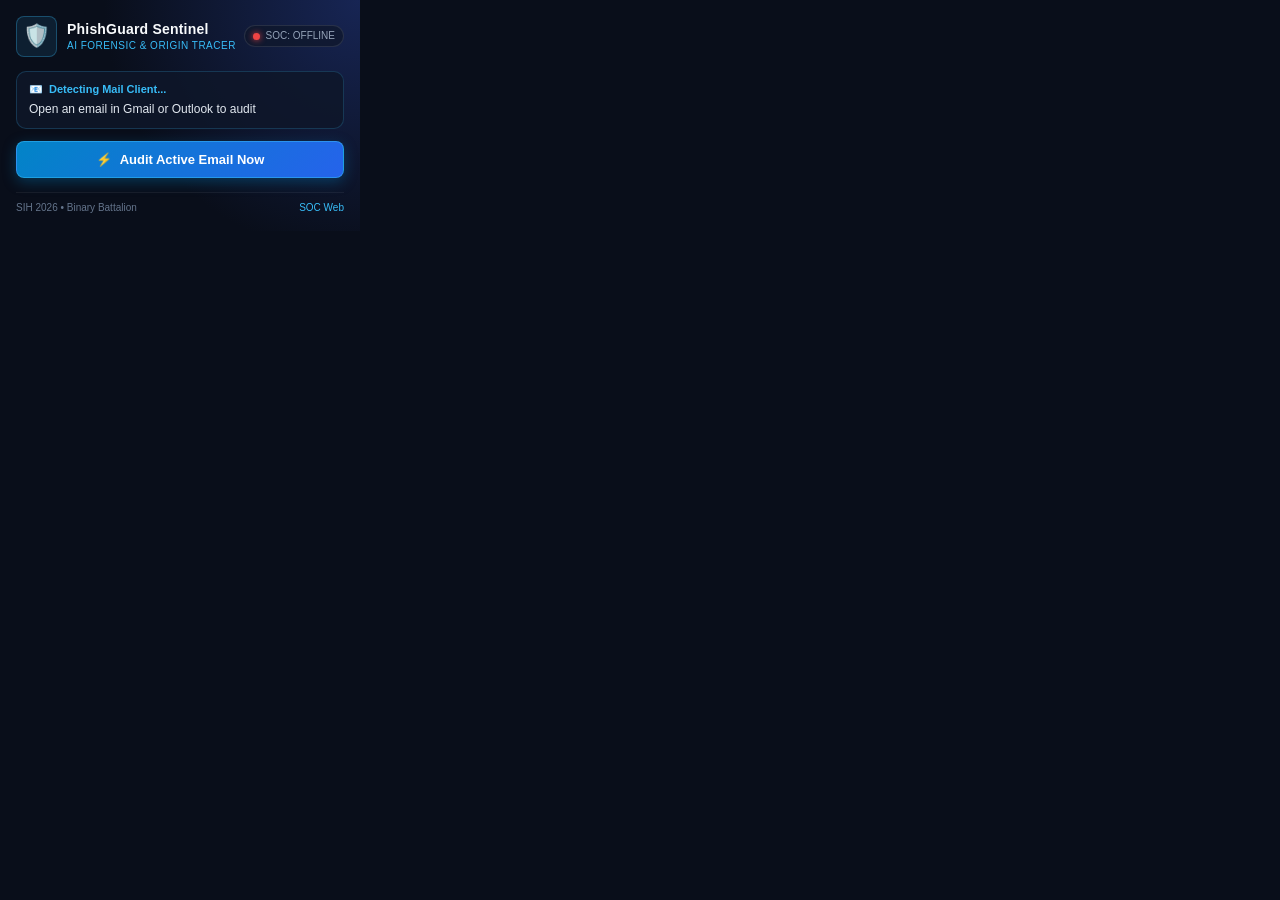
==== extension/popup/popup.html @ 8d18a8f8 "feat: initial PhishGuard Mail Sentinel SOC platform for SIH 2026" ====
<!DOCTYPE html>
<html lang="en">
<head>
  <meta charset="UTF-8">
  <meta name="viewport" content="width=device-width, initial-scale=1.0">
  <title>PhishGuard Mail Sentinel</title>
  <link rel="stylesheet" href="popup.css">
</head>
<body>
  <div class="popup-container">
    <!-- Header -->
    <div class="header">
      <div class="brand">
        <div class="shield-badge">🛡️</div>
        <div>
          <div class="title">PhishGuard Sentinel</div>
          <div class="subtitle">AI Forensic & Origin Tracer</div>
        </div>
      </div>
      <div id="bridge-status" class="status-indicator">
        <span class="status-dot"></span>
        <span id="status-text">Checking SOC...</span>
      </div>
    </div>

    <!-- Active Tab Context -->
    <div class="context-card" id="context-card">
      <div class="context-header">
        <span id="active-client-icon">📧</span>
        <span id="active-client-name" class="client-name">Detecting Mail Client...</span>
      </div>
      <div id="active-email-subject" class="subject-preview">Open an email in Gmail or Outlook to audit</div>
    </div>

    <!-- Main Action Button -->
    <button id="scan-now-btn" class="btn-primary">
      <span class="btn-icon">⚡</span>
      <span id="btn-text">Audit Active Email Now</span>
    </button>

    <!-- Scan Results Card (Initially hidden) -->
    <div id="results-card" class="results-card" style="display: none;">
      <div class="verdict-banner" id="verdict-banner">
        <div class="score-circle" id="score-circle">--</div>
        <div class="verdict-details">
          <div class="verdict-title" id="verdict-title">ANALYZING</div>
          <div class="threat-category" id="threat-category">Please wait...</div>
        </div>
      </div>

      <div class="intel-grid">
        <div class="intel-item">
          <div class="intel-label">Origin IP</div>
          <div class="intel-value" id="intel-ip">—</div>
        </div>
        <div class="intel-item">
          <div class="intel-label">Geolocation</div>
          <div class="intel-value" id="intel-geo">—</div>
        </div>
        <div class="intel-item">
          <div class="intel-label">Infrastructure</div>
          <div class="intel-value" id="intel-infra">—</div>
        </div>
        <div class="intel-item">
          <div class="intel-label">Chain of Custody</div>
          <div class="intel-value" id="intel-hash">SHA-256</div>
        </div>
      </div>

      <button id="open-soc-btn" class="btn-secondary">
        <span>🚀 Open Full 3D SOC Dashboard</span>
      </button>
    </div>

    <!-- Footer -->
    <div class="footer">
      <span>SIH 2026 &bull; Binary Battalion</span>
      <a href="http://localhost:8501" target="_blank" class="footer-link">SOC Web</a>
    </div>
  </div>

  <script src="popup.js"></script>
</body>
</html>
---- extension/popup/popup.css ----
/* popup.css - PhishGuard Sentinel HUD Theme */

* {
  box-sizing: border-box;
  margin: 0;
  padding: 0;
}

body {
  width: 360px;
  background-color: #090e1a;
  color: #f8fafc;
  font-family: -apple-system, BlinkMacSystemFont, "Segoe UI", Roboto, sans-serif;
  font-size: 13px;
  line-height: 1.4;
  overflow: hidden;
}

.popup-container {
  padding: 16px;
  background: radial-gradient(circle at top right, #172554 0%, #090e1a 60%);
}

/* Header */
.header {
  display: flex;
  justify-content: space-between;
  align-items: center;
  margin-bottom: 14px;
}

.brand {
  display: flex;
  align-items: center;
  gap: 10px;
}

.shield-badge {
  font-size: 22px;
  background: rgba(56, 189, 248, 0.1);
  border: 1px solid rgba(56, 189, 248, 0.3);
  border-radius: 8px;
  padding: 4px 6px;
}

.title {
  font-size: 14px;
  font-weight: 700;
  color: #f8fafc;
  letter-spacing: 0.2px;
}

.subtitle {
  font-size: 10px;
  color: #38bdf8;
  text-transform: uppercase;
  letter-spacing: 0.5px;
}

/* Status Indicator */
.status-indicator {
  display: flex;
  align-items: center;
  gap: 6px;
  background: rgba(15, 23, 42, 0.7);
  border: 1px solid rgba(255, 255, 255, 0.1);
  border-radius: 12px;
  padding: 3px 8px;
  font-size: 10px;
  color: #94a3b8;
}

.status-dot {
  width: 7px;
  height: 7px;
  border-radius: 50%;
  background-color: #eab308;
}

.status-online .status-dot {
  background-color: #10b981;
  box-shadow: 0 0 6px #10b981;
}

.status-offline .status-dot {
  background-color: #ef4444;
  box-shadow: 0 0 6px #ef4444;
}

/* Context Card */
.context-card {
  background: rgba(15, 23, 42, 0.85);
  border: 1px solid rgba(56, 189, 248, 0.2);
  border-radius: 10px;
  padding: 10px 12px;
  margin-bottom: 12px;
}

.context-header {
  display: flex;
  align-items: center;
  gap: 6px;
  font-size: 11px;
  font-weight: 600;
  color: #94a3b8;
  margin-bottom: 4px;
}

.client-name {
  color: #38bdf8;
}

.subject-preview {
  font-size: 12px;
  color: #e2e8f0;
  font-weight: 500;
  white-space: nowrap;
  overflow: hidden;
  text-overflow: ellipsis;
}

/* Buttons */
.btn-primary {
  width: 100%;
  display: flex;
  justify-content: center;
  align-items: center;
  gap: 8px;
  background: linear-gradient(135deg, #0284c7 0%, #2563eb 100%);
  color: #ffffff;
  border: 1px solid rgba(56, 189, 248, 0.5);
  border-radius: 8px;
  padding: 10px;
  font-size: 13px;
  font-weight: 600;
  cursor: pointer;
  box-shadow: 0 4px 14px rgba(2, 132, 199, 0.35);
  transition: all 0.2s ease;
}

.btn-primary:hover {
  background: linear-gradient(135deg, #0369a1 0%, #1d4ed8 100%);
  box-shadow: 0 6px 18px rgba(2, 132, 199, 0.5);
  transform: translateY(-1px);
}

.btn-primary:disabled {
  opacity: 0.6;
  cursor: not-allowed;
}

.btn-secondary {
  width: 100%;
  display: flex;
  justify-content: center;
  align-items: center;
  gap: 8px;
  background: rgba(30, 41, 59, 0.8);
  color: #38bdf8;
  border: 1px solid rgba(56, 189, 248, 0.3);
  border-radius: 8px;
  padding: 9px;
  font-size: 12px;
  font-weight: 600;
  cursor: pointer;
  margin-top: 10px;
  transition: all 0.15s ease;
}

.btn-secondary:hover {
  background: rgba(56, 189, 248, 0.15);
  color: #ffffff;
}

/* Results Card */
.results-card {
  margin-top: 12px;
  background: rgba(15, 23, 42, 0.95);
  border: 1px solid rgba(255, 255, 255, 0.1);
  border-radius: 10px;
  padding: 12px;
  animation: fadeIn 0.25s ease-out;
}

@keyframes fadeIn {
  from { opacity: 0; transform: translateY(6px); }
  to { opacity: 1; transform: translateY(0); }
}

.verdict-banner {
  display: flex;
  align-items: center;
  gap: 12px;
  padding-bottom: 10px;
  border-bottom: 1px solid rgba(255, 255, 255, 0.08);
}

.score-circle {
  width: 44px;
  height: 44px;
  border-radius: 50%;
  display: flex;
  align-items: center;
  justify-content: center;
  font-size: 15px;
  font-weight: 800;
  border: 3px solid #ef4444;
  color: #ef4444;
  box-shadow: 0 0 10px rgba(239, 68, 68, 0.3);
}

.verdict-title {
  font-size: 13px;
  font-weight: 700;
  letter-spacing: 0.3px;
}

.threat-category {
  font-size: 11px;
  color: #94a3b8;
  margin-top: 2px;
}

.intel-grid {
  display: grid;
  grid-template-columns: 1fr 1fr;
  gap: 8px;
  margin-top: 10px;
}

.intel-item {
  background: rgba(0, 0, 0, 0.3);
  border: 1px solid rgba(255, 255, 255, 0.05);
  border-radius: 6px;
  padding: 6px 8px;
}

.intel-label {
  font-size: 9px;
  color: #64748b;
  text-transform: uppercase;
  font-weight: 600;
}

.intel-value {
  font-size: 11px;
  font-weight: 600;
  color: #e2e8f0;
  white-space: nowrap;
  overflow: hidden;
  text-overflow: ellipsis;
  margin-top: 2px;
}

/* Footer */
.footer {
  display: flex;
  justify-content: space-between;
  align-items: center;
  margin-top: 14px;
  font-size: 10px;
  color: #64748b;
  padding-top: 8px;
  border-top: 1px solid rgba(255, 255, 255, 0.06);
}

.footer-link {
  color: #38bdf8;
  text-decoration: none;
}

.footer-link:hover {
  text-decoration: underline;
}
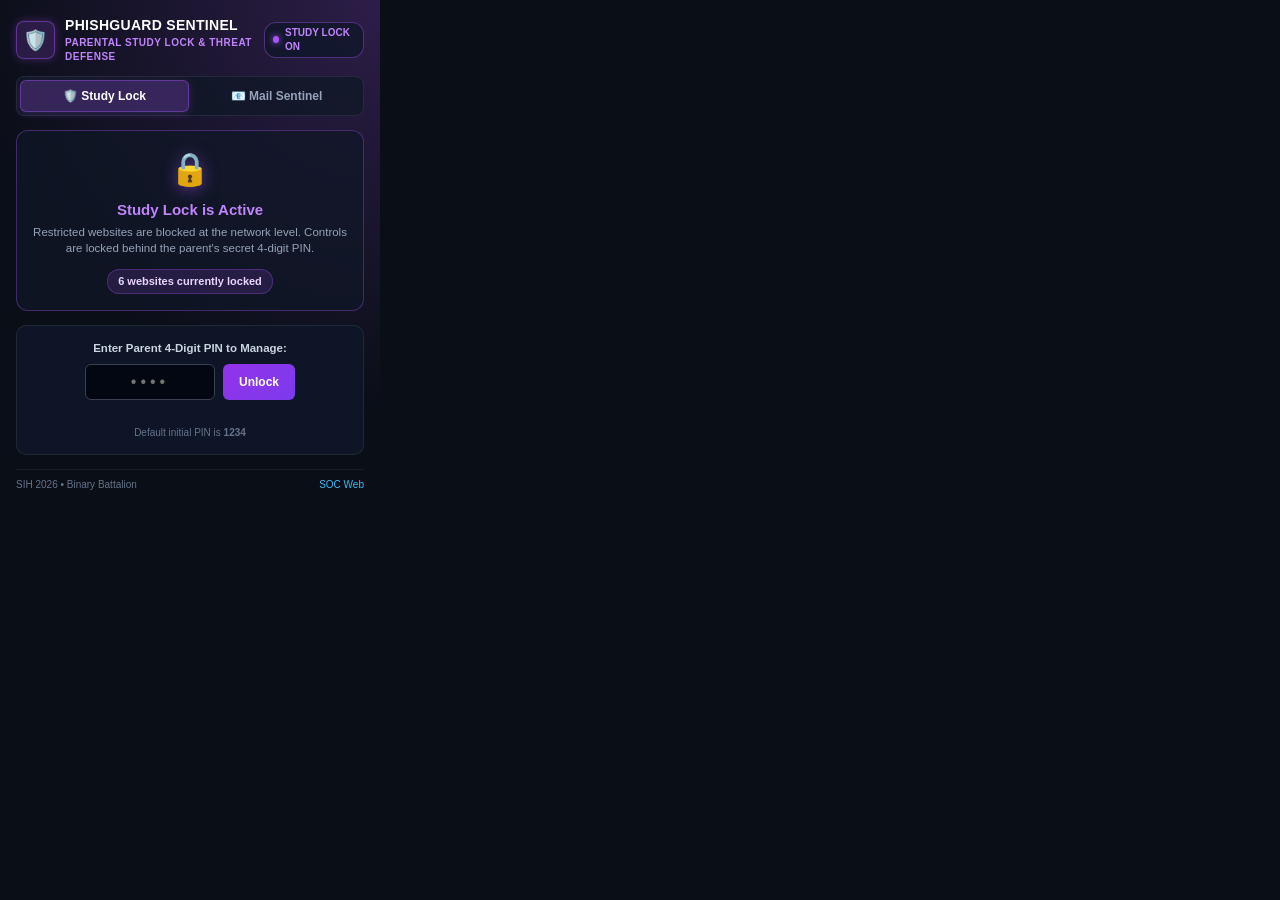
==== commit d738fc2d: "feat: PhishGuard Browser Extension Study Lock & Parental Control Enforcer with declarativeNetRequest" ====
--- a/extension/popup/popup.html
+++ b/extension/popup/popup.html
@@ -3,80 +3,190 @@
 <head>
   <meta charset="UTF-8">
   <meta name="viewport" content="width=device-width, initial-scale=1.0">
-  <title>PhishGuard Mail Sentinel</title>
+  <title>PhishGuard Sentinel & Study Lock</title>
   <link rel="stylesheet" href="popup.css">
 </head>
 <body>
   <div class="popup-container">
-    <!-- Header -->
-    <div class="header">
+    <!-- Main Header -->
+    <header class="header">
       <div class="brand">
         <div class="shield-badge">🛡️</div>
         <div>
           <div class="title">PhishGuard Sentinel</div>
-          <div class="subtitle">AI Forensic & Origin Tracer</div>
+          <div class="subtitle">Parental Study Lock & Threat Defense</div>
         </div>
       </div>
-      <div id="bridge-status" class="status-indicator">
-        <span class="status-dot"></span>
-        <span id="status-text">Checking SOC...</span>
+      <div id="status-pill" class="status-pill active">
+        <span class="pulse-dot"></span>
+        <span id="status-pill-text">LOCKED</span>
       </div>
-    </div>
+    </header>
 
-    <!-- Active Tab Context -->
-    <div class="context-card" id="context-card">
-      <div class="context-header">
-        <span id="active-client-icon">📧</span>
-        <span id="active-client-name" class="client-name">Detecting Mail Client...</span>
-      </div>
-      <div id="active-email-subject" class="subject-preview">Open an email in Gmail or Outlook to audit</div>
-    </div>
+    <!-- Mode Navigation Tabs -->
+    <nav class="nav-tabs">
+      <button class="nav-tab active" id="tab-btn-study">
+        <span>🛡️ Study Lock</span>
+      </button>
+      <button class="nav-tab" id="tab-btn-mail">
+        <span>📧 Mail Sentinel</span>
+      </button>
+    </nav>
 
-    <!-- Main Action Button -->
-    <button id="scan-now-btn" class="btn-primary">
-      <span class="btn-icon">⚡</span>
-      <span id="btn-text">Audit Active Email Now</span>
-    </button>
+    <!-- ==================== TAB 1: STUDY LOCK ==================== -->
+    <section id="tab-content-study" class="tab-pane active">
+      <!-- 1. LOCKED VIEW (Child Screen / Default) -->
+      <div id="study-locked-view" class="view-panel">
+        <div class="lock-hero-card">
+          <div class="lock-icon-wrapper">
+            <span class="big-lock">🔒</span>
+          </div>
+          <div class="lock-title">Study Lock is Active</div>
+          <div class="lock-desc">
+            Restricted websites are blocked at the network level. Controls are locked behind the parent's secret 4-digit PIN.
+          </div>
+          <div class="blocked-count-badge">
+            <span id="active-sites-count">6</span> websites currently locked
+          </div>
+        </div>
 
-    <!-- Scan Results Card (Initially hidden) -->
-    <div id="results-card" class="results-card" style="display: none;">
-      <div class="verdict-banner" id="verdict-banner">
-        <div class="score-circle" id="score-circle">--</div>
-        <div class="verdict-details">
-          <div class="verdict-title" id="verdict-title">ANALYZING</div>
-          <div class="threat-category" id="threat-category">Please wait...</div>
+        <div class="pin-unlock-box">
+          <label class="pin-label" for="parent-pin-input">Enter Parent 4-Digit PIN to Manage:</label>
+          <div class="pin-row">
+            <input type="password" id="parent-pin-input" maxlength="4" placeholder="••••" class="pin-field" autocomplete="off" pattern="[0-9]*" inputmode="numeric">
+            <button id="btn-unlock-controls" class="btn-unlock">Unlock</button>
+          </div>
+          <div id="popup-pin-error" class="pin-error-msg"></div>
+          <div class="default-pin-hint">Default initial PIN is <b>1234</b></div>
         </div>
       </div>
 
-      <div class="intel-grid">
-        <div class="intel-item">
-          <div class="intel-label">Origin IP</div>
-          <div class="intel-value" id="intel-ip">—</div>
+      <!-- 2. UNLOCKED VIEW (Parent Administration) -->
+      <div id="study-unlocked-view" class="view-panel" style="display: none;">
+        <!-- Top Action Bar -->
+        <div class="unlocked-header">
+          <span class="admin-badge">🔓 Parent Controls Unlocked</span>
+          <button id="btn-relock" class="btn-sm-relock">🔒 Relock</button>
         </div>
-        <div class="intel-item">
-          <div class="intel-label">Geolocation</div>
-          <div class="intel-value" id="intel-geo">—</div>
+
+        <!-- Master Switch -->
+        <div class="control-card">
+          <div class="control-label-group">
+            <div class="control-title">Study Lock Protection</div>
+            <div class="control-sub">Zero-tolerance network block on distractions</div>
+          </div>
+          <label class="switch">
+            <input type="checkbox" id="master-toggle" checked>
+            <span class="slider"></span>
+          </label>
         </div>
-        <div class="intel-item">
-          <div class="intel-label">Infrastructure</div>
-          <div class="intel-value" id="intel-infra">—</div>
+
+        <!-- Add Website Form -->
+        <div class="add-site-section">
+          <label class="section-label">Block New Website / Domain:</label>
+          <div class="input-row">
+            <input type="text" id="new-domain-input" placeholder="e.g. reddit.com, twitch.tv" class="text-input">
+            <button id="btn-add-domain" class="btn-add">➕ Add</button>
+          </div>
         </div>
-        <div class="intel-item">
-          <div class="intel-label">Chain of Custody</div>
-          <div class="intel-value" id="intel-hash">SHA-256</div>
+
+        <!-- Quick Presets -->
+        <div class="presets-section">
+          <div class="section-label-sm">Quick Add Popular Distractions:</div>
+          <div class="preset-chips">
+            <button class="preset-chip" data-domain="instagram.com">📸 Instagram</button>
+            <button class="preset-chip" data-domain="youtube.com">▶️ YouTube</button>
+            <button class="preset-chip" data-domain="roblox.com">🎮 Roblox</button>
+            <button class="preset-chip" data-domain="snapchat.com">👻 Snapchat</button>
+            <button class="preset-chip" data-domain="netflix.com">🎬 Netflix</button>
+            <button class="preset-chip" data-domain="discord.com">💬 Discord</button>
+            <button class="preset-chip" data-domain="reddit.com">🤖 Reddit</button>
+            <button class="preset-chip" data-domain="tiktok.com">🎵 TikTok</button>
+          </div>
         </div>
+
+        <!-- Active Blocklist -->
+        <div class="blocklist-section">
+          <div class="section-label-sm">Currently Blocked Websites:</div>
+          <div id="blocklist-chips" class="chips-container">
+            <!-- Dynamically populated -->
+          </div>
+        </div>
+
+        <!-- PIN Settings Expander -->
+        <details class="pin-settings-details">
+          <summary class="pin-settings-summary">⚙️ Change Parent 4-Digit PIN</summary>
+          <div class="pin-change-box">
+            <input type="password" id="new-pin-input" maxlength="4" placeholder="New 4-digit PIN" class="text-input-sm">
+            <button id="btn-change-pin" class="btn-sm">Save PIN</button>
+          </div>
+          <div id="change-pin-msg" class="pin-error-msg"></div>
+        </details>
+
+        <!-- Web SOC Sync Button -->
+        <button id="btn-sync-soc" class="btn-soc-sync">
+          <span>🔄 Sync with PhishGuard Web SOC</span>
+        </button>
+      </div>
+    </section>
+
+    <!-- ==================== TAB 2: MAIL SENTINEL ==================== -->
+    <section id="tab-content-mail" class="tab-pane" style="display: none;">
+      <!-- Active Tab Context -->
+      <div class="context-card" id="context-card">
+        <div class="context-header">
+          <span id="active-client-icon">📧</span>
+          <span id="active-client-name" class="client-name">Detecting Mail Client...</span>
+        </div>
+        <div id="active-email-subject" class="subject-preview">Open an email in Gmail or Outlook to audit</div>
       </div>
 
-      <button id="open-soc-btn" class="btn-secondary">
-        <span>🚀 Open Full 3D SOC Dashboard</span>
+      <!-- Main Action Button -->
+      <button id="scan-now-btn" class="btn-primary">
+        <span class="btn-icon">⚡</span>
+        <span id="btn-text">Audit Active Email Now</span>
       </button>
-    </div>
 
-    <!-- Footer -->
-    <div class="footer">
+      <!-- Scan Results Card -->
+      <div id="results-card" class="results-card" style="display: none;">
+        <div class="verdict-banner" id="verdict-banner">
+          <div class="score-circle" id="score-circle">--</div>
+          <div class="verdict-details">
+            <div class="verdict-title" id="verdict-title">ANALYZING</div>
+            <div class="threat-category" id="threat-category">Please wait...</div>
+          </div>
+        </div>
+
+        <div class="intel-grid">
+          <div class="intel-item">
+            <div class="intel-label">Origin IP</div>
+            <div class="intel-value" id="intel-ip">—</div>
+          </div>
+          <div class="intel-item">
+            <div class="intel-label">Geolocation</div>
+            <div class="intel-value" id="intel-geo">—</div>
+          </div>
+          <div class="intel-item">
+            <div class="intel-label">Infrastructure</div>
+            <div class="intel-value" id="intel-infra">—</div>
+          </div>
+          <div class="intel-item">
+            <div class="intel-label">Chain of Custody</div>
+            <div class="intel-value" id="intel-hash">SHA-256</div>
+          </div>
+        </div>
+
+        <button id="open-soc-btn" class="btn-secondary">
+          <span>🚀 Open Full 3D SOC Dashboard</span>
+        </button>
+      </div>
+    </section>
+
+    <!-- Popup Footer -->
+    <footer class="footer">
       <span>SIH 2026 &bull; Binary Battalion</span>
       <a href="http://localhost:8501" target="_blank" class="footer-link">SOC Web</a>
-    </div>
+    </footer>
   </div>
 
   <script src="popup.js"></script>
--- a/extension/popup/popup.css
+++ b/extension/popup/popup.css
@@ -1,4 +1,16 @@
-/* popup.css - PhishGuard Sentinel HUD Theme */
+/* popup.css - PhishGuard Sentinel & Study Lock HUD */
+
+:root {
+  --bg-main: #0a0e17;
+  --bg-card: #111827;
+  --purple-accent: #a855f7;
+  --purple-light: #c084fc;
+  --cyan-accent: #38bdf8;
+  --text-main: #f8fafc;
+  --text-muted: #94a3b8;
+  --danger: #ef4444;
+  --success: #10b981;
+}
 
 * {
   box-sizing: border-box;
@@ -7,18 +19,18 @@
 }
 
 body {
-  width: 360px;
-  background-color: #090e1a;
-  color: #f8fafc;
+  width: 380px;
+  background-color: var(--bg-main);
+  color: var(--text-main);
   font-family: -apple-system, BlinkMacSystemFont, "Segoe UI", Roboto, sans-serif;
   font-size: 13px;
   line-height: 1.4;
-  overflow: hidden;
+  overflow-x: hidden;
 }
 
 .popup-container {
   padding: 16px;
-  background: radial-gradient(circle at top right, #172554 0%, #090e1a 60%);
+  background: radial-gradient(circle at top right, rgba(168, 85, 247, 0.22) 0%, #0a0e17 65%);
 }
 
 /* Header */
@@ -26,7 +38,7 @@
   display: flex;
   justify-content: space-between;
   align-items: center;
-  margin-bottom: 14px;
+  margin-bottom: 12px;
 }
 
 .brand {
@@ -36,61 +48,522 @@
 }
 
 .shield-badge {
-  font-size: 22px;
-  background: rgba(56, 189, 248, 0.1);
-  border: 1px solid rgba(56, 189, 248, 0.3);
+  font-size: 20px;
+  background: rgba(168, 85, 247, 0.18);
+  border: 1px solid rgba(168, 85, 247, 0.45);
   border-radius: 8px;
   padding: 4px 6px;
+  box-shadow: 0 0 10px rgba(168, 85, 247, 0.3);
 }
 
 .title {
   font-size: 14px;
-  font-weight: 700;
-  color: #f8fafc;
-  letter-spacing: 0.2px;
+  font-weight: 800;
+  color: #ffffff;
+  letter-spacing: 0.3px;
+  text-transform: uppercase;
 }
 
 .subtitle {
   font-size: 10px;
-  color: #38bdf8;
+  color: var(--purple-light);
+  font-weight: 700;
   text-transform: uppercase;
   letter-spacing: 0.5px;
 }
 
-/* Status Indicator */
-.status-indicator {
+/* Status Pill */
+.status-pill {
   display: flex;
   align-items: center;
   gap: 6px;
-  background: rgba(15, 23, 42, 0.7);
-  border: 1px solid rgba(255, 255, 255, 0.1);
+  background: rgba(15, 23, 42, 0.8);
+  border: 1px solid rgba(168, 85, 247, 0.4);
   border-radius: 12px;
   padding: 3px 8px;
   font-size: 10px;
-  color: #94a3b8;
-}
-
-.status-dot {
+  font-weight: 700;
+  color: var(--purple-light);
+}
+
+.status-pill.inactive {
+  border-color: rgba(148, 163, 184, 0.3);
+  color: var(--text-muted);
+}
+
+.pulse-dot {
   width: 7px;
   height: 7px;
   border-radius: 50%;
-  background-color: #eab308;
-}
-
-.status-online .status-dot {
-  background-color: #10b981;
-  box-shadow: 0 0 6px #10b981;
-}
-
-.status-offline .status-dot {
-  background-color: #ef4444;
-  box-shadow: 0 0 6px #ef4444;
-}
-
-/* Context Card */
+  background-color: var(--purple-accent);
+  box-shadow: 0 0 6px var(--purple-accent);
+}
+
+.status-pill.inactive .pulse-dot {
+  background-color: #64748b;
+  box-shadow: none;
+}
+
+/* Navigation Tabs */
+.nav-tabs {
+  display: flex;
+  background: rgba(17, 24, 39, 0.8);
+  border: 1px solid rgba(255, 255, 255, 0.08);
+  border-radius: 8px;
+  padding: 3px;
+  margin-bottom: 14px;
+  gap: 4px;
+}
+
+.nav-tab {
+  flex: 1;
+  background: transparent;
+  border: none;
+  border-radius: 6px;
+  padding: 8px 10px;
+  color: var(--text-muted);
+  font-size: 12px;
+  font-weight: 600;
+  cursor: pointer;
+  transition: all 0.2s;
+  display: flex;
+  align-items: center;
+  justify-content: center;
+  gap: 6px;
+}
+
+.nav-tab:hover {
+  color: #ffffff;
+}
+
+.nav-tab.active {
+  background: rgba(168, 85, 247, 0.25);
+  border: 1px solid rgba(168, 85, 247, 0.4);
+  color: #ffffff;
+  font-weight: 700;
+  box-shadow: 0 2px 8px rgba(168, 85, 247, 0.2);
+}
+
+/* Tab Panels */
+.tab-pane {
+  display: none;
+}
+
+.tab-pane.active {
+  display: block;
+}
+
+/* Study Lock - Locked Screen (Child View) */
+.lock-hero-card {
+  background: rgba(17, 24, 39, 0.7);
+  border: 1.5px solid rgba(168, 85, 247, 0.35);
+  border-radius: 12px;
+  padding: 16px;
+  text-align: center;
+  margin-bottom: 14px;
+}
+
+.lock-icon-wrapper {
+  margin-bottom: 8px;
+}
+
+.big-lock {
+  font-size: 32px;
+  filter: drop-shadow(0 2px 8px rgba(168, 85, 247, 0.5));
+}
+
+.lock-title {
+  font-size: 15px;
+  font-weight: 800;
+  color: var(--purple-light);
+  margin-bottom: 4px;
+}
+
+.lock-desc {
+  font-size: 11.5px;
+  color: var(--text-muted);
+  line-height: 1.4;
+  margin-bottom: 12px;
+}
+
+.blocked-count-badge {
+  display: inline-block;
+  background: rgba(168, 85, 247, 0.15);
+  border: 1px solid rgba(168, 85, 247, 0.3);
+  color: #e9d5ff;
+  font-size: 11px;
+  font-weight: 700;
+  padding: 4px 10px;
+  border-radius: 12px;
+}
+
+/* PIN Unlock Box */
+.pin-unlock-box {
+  background: rgba(15, 23, 42, 0.85);
+  border: 1px solid rgba(255, 255, 255, 0.08);
+  border-radius: 10px;
+  padding: 14px;
+  text-align: center;
+}
+
+.pin-label {
+  display: block;
+  font-size: 11.5px;
+  font-weight: 600;
+  color: #cbd5e1;
+  margin-bottom: 8px;
+}
+
+.pin-row {
+  display: flex;
+  gap: 8px;
+  justify-content: center;
+}
+
+.pin-field {
+  width: 130px;
+  background: #030712;
+  border: 1.5px solid #374151;
+  border-radius: 6px;
+  padding: 8px;
+  font-size: 16px;
+  color: #ffffff;
+  text-align: center;
+  letter-spacing: 0.25em;
+  outline: none;
+}
+
+.pin-field:focus {
+  border-color: var(--purple-accent);
+  box-shadow: 0 0 0 2px rgba(168, 85, 247, 0.25);
+}
+
+.btn-unlock {
+  background: linear-gradient(135deg, #9333ea 0%, #7c3aed 100%);
+  color: #ffffff;
+  border: none;
+  border-radius: 6px;
+  padding: 8px 16px;
+  font-weight: 700;
+  font-size: 12px;
+  cursor: pointer;
+  transition: opacity 0.2s;
+}
+
+.btn-unlock:hover {
+  opacity: 0.92;
+}
+
+.pin-error-msg {
+  font-size: 11px;
+  font-weight: 600;
+  color: var(--danger);
+  margin-top: 6px;
+  min-height: 14px;
+}
+
+.default-pin-hint {
+  font-size: 10px;
+  color: #64748b;
+  margin-top: 6px;
+}
+
+/* Study Lock - Unlocked View (Parent View) */
+.unlocked-header {
+  display: flex;
+  justify-content: space-between;
+  align-items: center;
+  background: rgba(16, 185, 129, 0.12);
+  border: 1px solid rgba(16, 185, 129, 0.3);
+  border-radius: 8px;
+  padding: 6px 10px;
+  margin-bottom: 12px;
+}
+
+.admin-badge {
+  color: #6ee7b7;
+  font-size: 11px;
+  font-weight: 700;
+}
+
+.btn-sm-relock {
+  background: rgba(15, 23, 42, 0.8);
+  border: 1px solid rgba(255, 255, 255, 0.2);
+  color: #e2e8f0;
+  border-radius: 4px;
+  padding: 3px 8px;
+  font-size: 10px;
+  font-weight: 600;
+  cursor: pointer;
+}
+
+.btn-sm-relock:hover {
+  background: rgba(239, 68, 68, 0.2);
+  color: #fca5a5;
+  border-color: var(--danger);
+}
+
+/* Master Switch Card */
+.control-card {
+  display: flex;
+  justify-content: space-between;
+  align-items: center;
+  background: rgba(17, 24, 39, 0.8);
+  border: 1px solid rgba(255, 255, 255, 0.08);
+  border-radius: 8px;
+  padding: 10px 12px;
+  margin-bottom: 12px;
+}
+
+.control-title {
+  font-size: 12.5px;
+  font-weight: 700;
+  color: #ffffff;
+}
+
+.control-sub {
+  font-size: 10px;
+  color: var(--text-muted);
+}
+
+/* Switch */
+.switch {
+  position: relative;
+  display: inline-block;
+  width: 38px;
+  height: 20px;
+}
+
+.switch input {
+  opacity: 0;
+  width: 0;
+  height: 0;
+}
+
+.slider {
+  position: absolute;
+  cursor: pointer;
+  top: 0; left: 0; right: 0; bottom: 0;
+  background-color: #374151;
+  transition: .25s;
+  border-radius: 20px;
+}
+
+.slider:before {
+  position: absolute;
+  content: "";
+  height: 14px;
+  width: 14px;
+  left: 3px;
+  bottom: 3px;
+  background-color: white;
+  transition: .25s;
+  border-radius: 50%;
+}
+
+input:checked + .slider {
+  background-color: var(--purple-accent);
+}
+
+input:checked + .slider:before {
+  transform: translateX(18px);
+}
+
+/* Add Site Section */
+.add-site-section {
+  margin-bottom: 10px;
+}
+
+.section-label {
+  display: block;
+  font-size: 11px;
+  font-weight: 700;
+  color: #cbd5e1;
+  margin-bottom: 6px;
+}
+
+.section-label-sm {
+  font-size: 10.5px;
+  font-weight: 700;
+  color: #94a3b8;
+  margin-bottom: 6px;
+}
+
+.input-row {
+  display: flex;
+  gap: 6px;
+}
+
+.text-input {
+  flex: 1;
+  background: #030712;
+  border: 1px solid #374151;
+  border-radius: 6px;
+  padding: 7px 10px;
+  font-size: 12px;
+  color: #ffffff;
+  outline: none;
+}
+
+.text-input:focus {
+  border-color: var(--purple-accent);
+}
+
+.btn-add {
+  background: rgba(168, 85, 247, 0.2);
+  border: 1px solid var(--purple-accent);
+  color: #d8b4fe;
+  border-radius: 6px;
+  padding: 7px 12px;
+  font-size: 12px;
+  font-weight: 700;
+  cursor: pointer;
+}
+
+.btn-add:hover {
+  background: var(--purple-accent);
+  color: #ffffff;
+}
+
+/* Preset Chips */
+.presets-section {
+  margin-bottom: 12px;
+}
+
+.preset-chips {
+  display: flex;
+  flex-wrap: wrap;
+  gap: 5px;
+}
+
+.preset-chip {
+  background: rgba(30, 41, 59, 0.6);
+  border: 1px solid rgba(255, 255, 255, 0.1);
+  color: #cbd5e1;
+  font-size: 10px;
+  font-weight: 600;
+  padding: 4px 8px;
+  border-radius: 6px;
+  cursor: pointer;
+  transition: all 0.15s;
+}
+
+.preset-chip:hover {
+  background: rgba(168, 85, 247, 0.2);
+  border-color: var(--purple-accent);
+  color: #ffffff;
+}
+
+/* Blocklist Chips */
+.blocklist-section {
+  margin-bottom: 12px;
+}
+
+.chips-container {
+  display: flex;
+  flex-wrap: wrap;
+  gap: 6px;
+  max-height: 110px;
+  overflow-y: auto;
+  padding: 4px;
+  background: rgba(3, 7, 18, 0.4);
+  border-radius: 6px;
+  border: 1px solid rgba(255, 255, 255, 0.05);
+}
+
+.site-chip {
+  display: inline-flex;
+  align-items: center;
+  gap: 6px;
+  background: rgba(239, 68, 68, 0.15);
+  border: 1px solid rgba(239, 68, 68, 0.35);
+  color: #fca5a5;
+  font-size: 11px;
+  font-weight: 600;
+  padding: 3px 8px;
+  border-radius: 6px;
+}
+
+.chip-del-btn {
+  background: transparent;
+  border: none;
+  color: #f87171;
+  font-size: 11px;
+  cursor: pointer;
+  font-weight: 800;
+}
+
+.chip-del-btn:hover {
+  color: #ffffff;
+}
+
+/* PIN Settings Details */
+.pin-settings-details {
+  background: rgba(17, 24, 39, 0.6);
+  border: 1px solid rgba(255, 255, 255, 0.08);
+  border-radius: 6px;
+  padding: 6px 10px;
+  margin-bottom: 12px;
+}
+
+.pin-settings-summary {
+  font-size: 11px;
+  font-weight: 600;
+  color: #94a3b8;
+  cursor: pointer;
+  outline: none;
+}
+
+.pin-change-box {
+  display: flex;
+  gap: 6px;
+  margin-top: 8px;
+}
+
+.text-input-sm {
+  flex: 1;
+  background: #030712;
+  border: 1px solid #374151;
+  border-radius: 4px;
+  padding: 5px 8px;
+  font-size: 11px;
+  color: #ffffff;
+  outline: none;
+}
+
+.btn-sm {
+  background: rgba(56, 189, 248, 0.15);
+  border: 1px solid rgba(56, 189, 248, 0.3);
+  color: #38bdf8;
+  border-radius: 4px;
+  padding: 5px 10px;
+  font-size: 11px;
+  font-weight: 600;
+  cursor: pointer;
+}
+
+.btn-soc-sync {
+  width: 100%;
+  background: rgba(56, 189, 248, 0.1);
+  border: 1px solid rgba(56, 189, 248, 0.25);
+  color: #7dd3fc;
+  border-radius: 6px;
+  padding: 8px;
+  font-size: 11.5px;
+  font-weight: 700;
+  cursor: pointer;
+  transition: all 0.2s;
+}
+
+.btn-soc-sync:hover {
+  background: rgba(56, 189, 248, 0.2);
+  color: #ffffff;
+}
+
+/* Mail Sentinel (Preserved) */
 .context-card {
-  background: rgba(15, 23, 42, 0.85);
-  border: 1px solid rgba(56, 189, 248, 0.2);
+  background: rgba(20, 20, 25, 0.9);
+  border: 1px solid rgba(229, 9, 20, 0.25);
   border-radius: 10px;
   padding: 10px 12px;
   margin-bottom: 12px;
@@ -102,51 +575,44 @@
   gap: 6px;
   font-size: 11px;
   font-weight: 600;
-  color: #94a3b8;
+  color: #a3a3a3;
   margin-bottom: 4px;
 }
 
 .client-name {
-  color: #38bdf8;
+  color: #ff4d58;
 }
 
 .subject-preview {
   font-size: 12px;
-  color: #e2e8f0;
+  color: #ffffff;
   font-weight: 500;
   white-space: nowrap;
   overflow: hidden;
   text-overflow: ellipsis;
 }
 
-/* Buttons */
 .btn-primary {
   width: 100%;
   display: flex;
   justify-content: center;
   align-items: center;
   gap: 8px;
-  background: linear-gradient(135deg, #0284c7 0%, #2563eb 100%);
-  color: #ffffff;
-  border: 1px solid rgba(56, 189, 248, 0.5);
+  background: linear-gradient(135deg, #E50914 0%, #B81D24 100%);
+  color: #ffffff;
+  border: none;
   border-radius: 8px;
   padding: 10px;
   font-size: 13px;
-  font-weight: 600;
-  cursor: pointer;
-  box-shadow: 0 4px 14px rgba(2, 132, 199, 0.35);
+  font-weight: 700;
+  cursor: pointer;
+  box-shadow: 0 4px 14px rgba(229, 9, 20, 0.45);
   transition: all 0.2s ease;
 }
 
 .btn-primary:hover {
-  background: linear-gradient(135deg, #0369a1 0%, #1d4ed8 100%);
-  box-shadow: 0 6px 18px rgba(2, 132, 199, 0.5);
+  opacity: 0.92;
   transform: translateY(-1px);
-}
-
-.btn-primary:disabled {
-  opacity: 0.6;
-  cursor: not-allowed;
 }
 
 .btn-secondary {
@@ -172,7 +638,6 @@
   color: #ffffff;
 }
 
-/* Results Card */
 .results-card {
   margin-top: 12px;
   background: rgba(15, 23, 42, 0.95);
